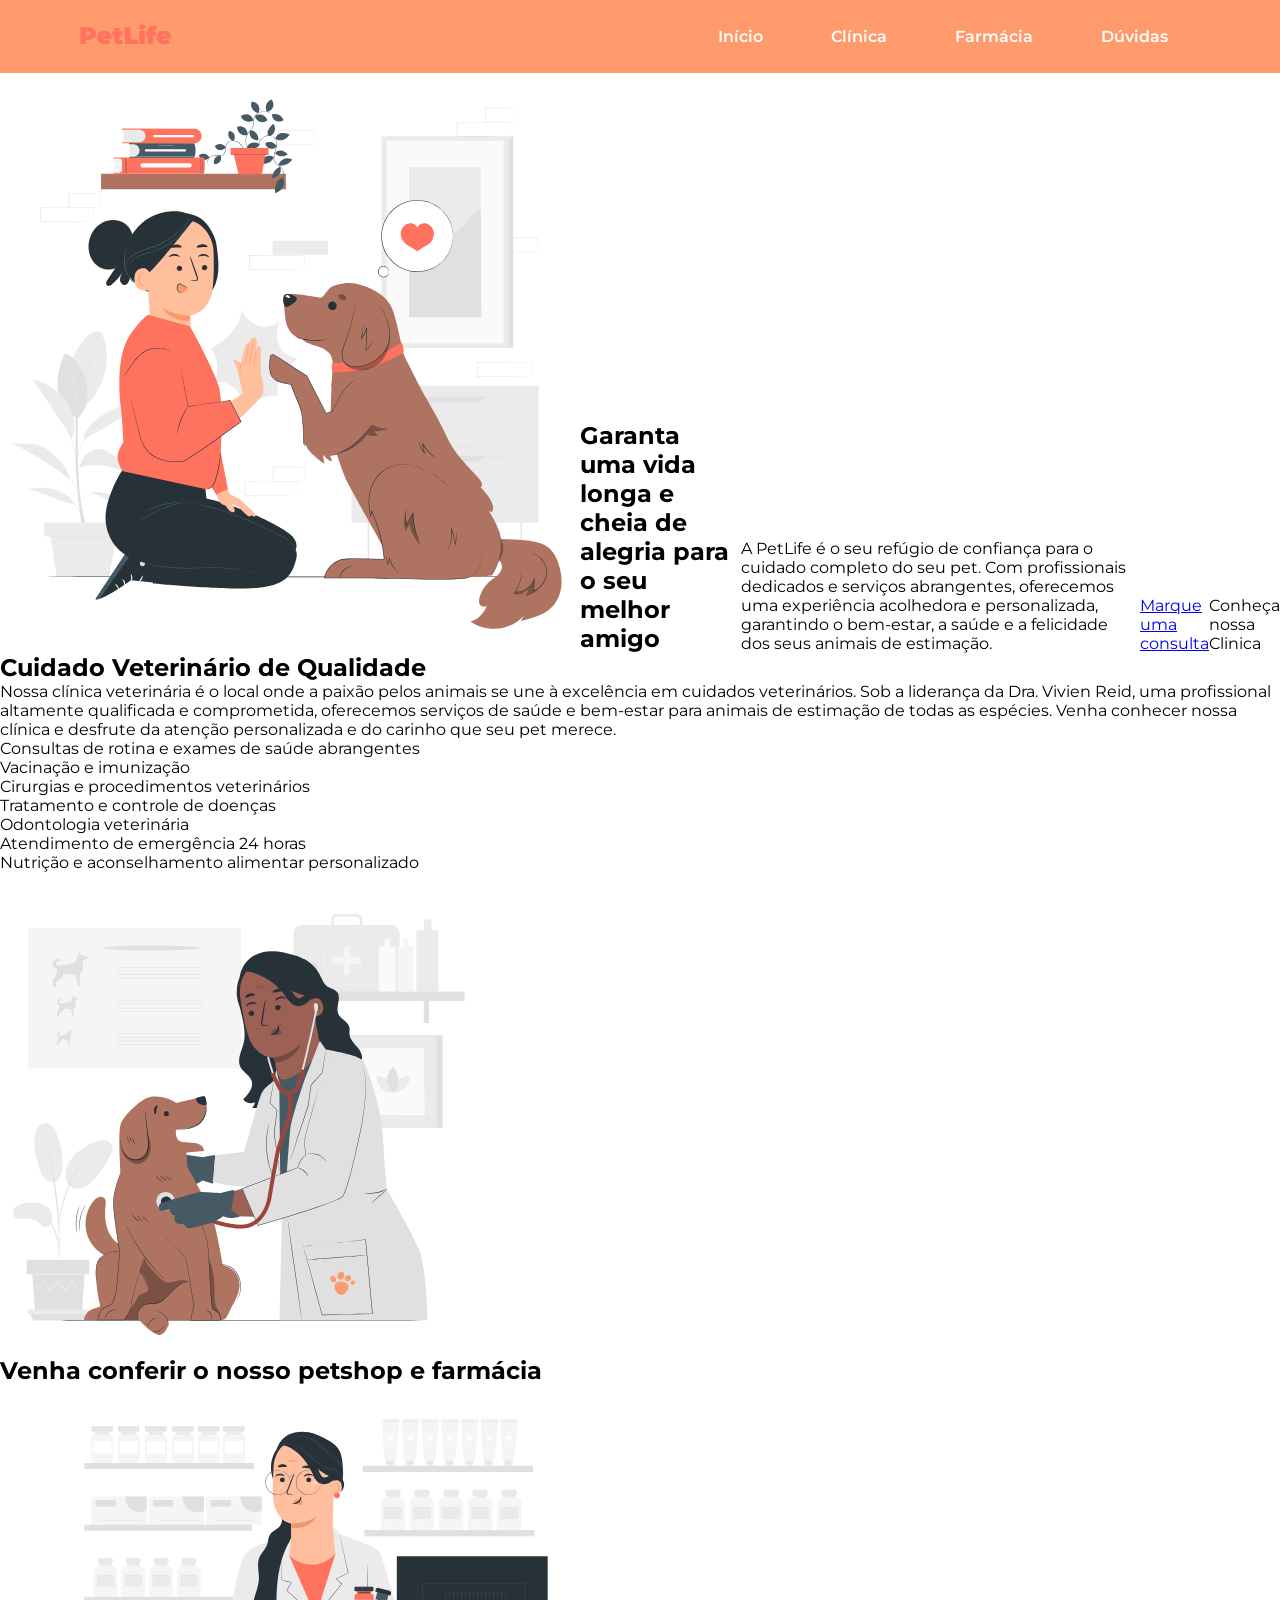
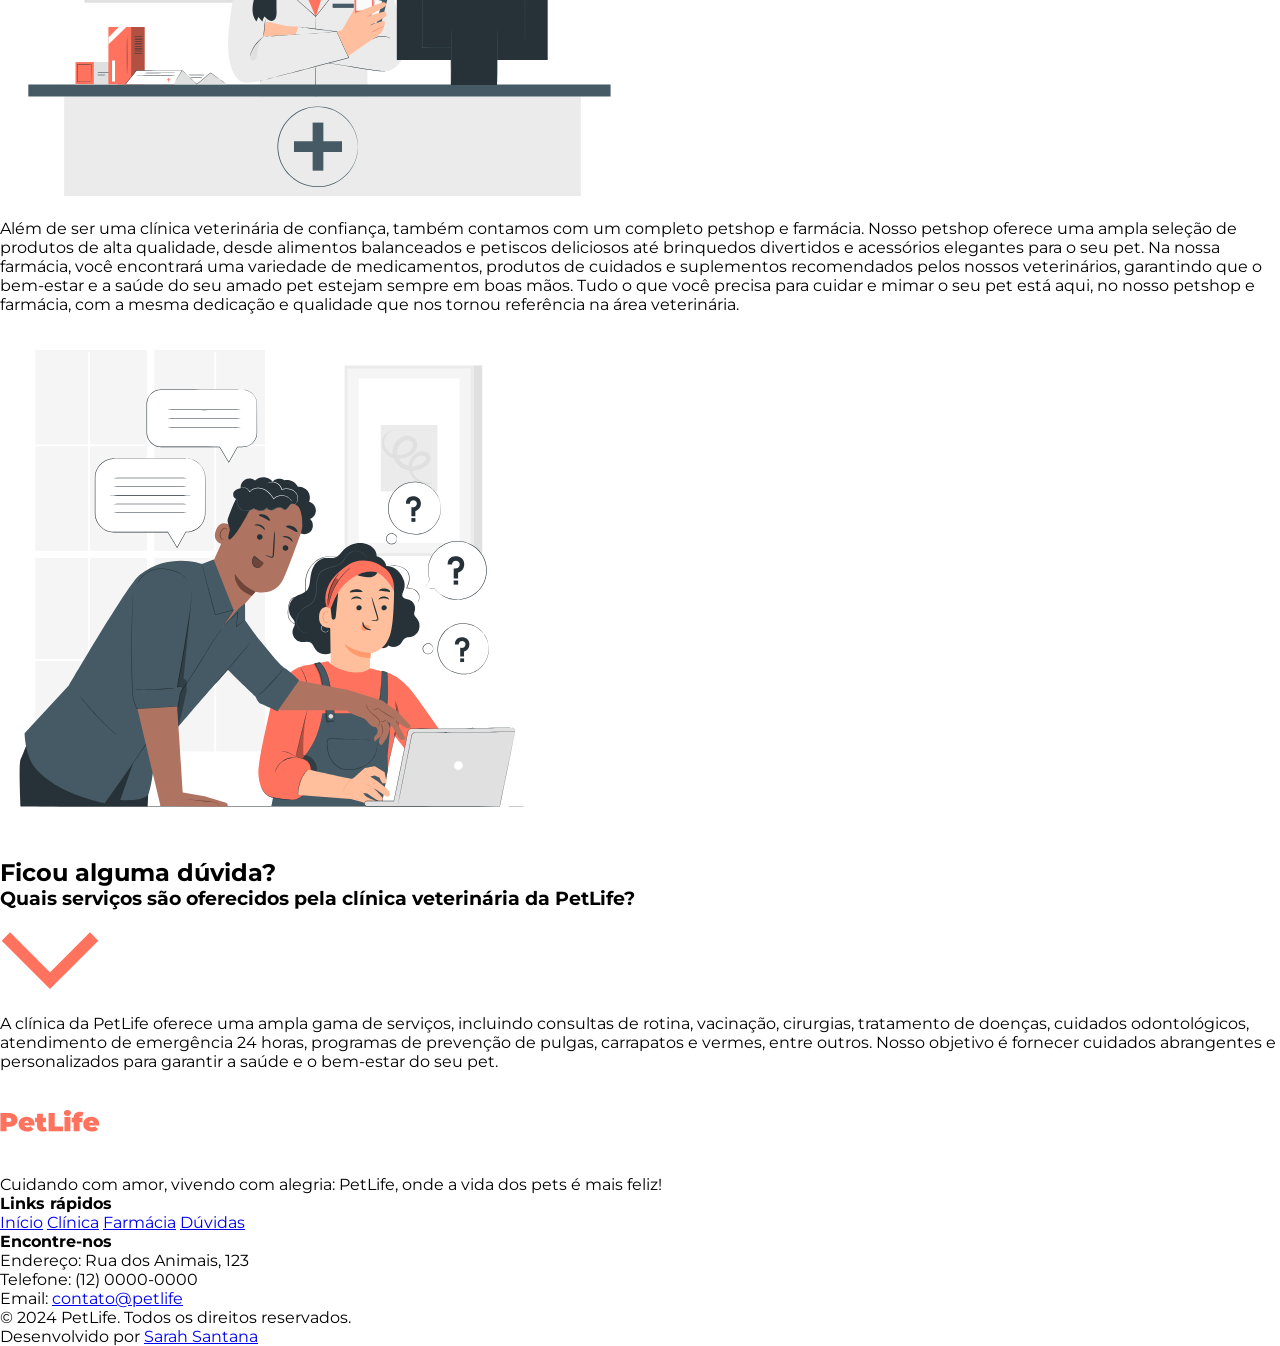
==== home.html @ bdc92eb4 "home petlife" ====
<!DOCTYPE html>
<html lang="pt-br">
  <head>
    <title>PetLife</title> 
    <link rel="stylesheet" type="text/css" href="style.css">
    <link rel="icon" href="img/logo.svg" type="image/x-icon">
    <meta charset="utf-8">
    <link rel="preconnect" href="https://fonts.googleapis.com">
    <link rel="preconnect" href="https://fonts.gstatic.com" crossorigin>
    <link href="https://fonts.googleapis.com/css2?family=Montserrat:ital,wght@0,100..900;1,100..900&display=swap" rel="stylesheet">
  </head>
  <body>
    <header class="cabeçalho">
        <a href="home.html">
        <img src="img/logo.svg">
        </a>
            <nav class="navegacao">
                <a href="#inicio">Início</a>
                <a href="#clinica">Clínica</a>
                <a href="#farmacia">Farmácia</a>
                <a href="#duvidas">Dúvidas</a>
            </nav>
    </header>

    <main>
        <section id="inicio">
            <img src="img/start-img.svg" alt="imagem-principal" width="580" height="580">
            <!-- <img src="img/shape.svg" alt="imagem-secundaria"> -->
            <h1>Garanta uma vida longa e cheia de alegria para o seu melhor amigo</h1>
            <p>A PetLife é o seu refúgio de confiança para o cuidado completo do seu pet. Com profissionais dedicados e serviços abrangentes, oferecemos uma experiência acolhedora e personalizada, garantindo o bem-estar, a saúde e a felicidade dos seus animais de estimação.</p>
            <a href="https://wa.me/5512000000000" target="_blank"> Marque uma consulta </a>
            <a class="link1">Conheça nossa Clinica</a>
        </section>

         <section id="clinica">
            <h2>Cuidado Veterinário de Qualidade</h2>
            <p>Nossa clínica veterinária é o local onde a paixão pelos animais se une à excelência em cuidados veterinários. Sob a liderança da Dra. Vivien Reid, uma profissional altamente qualificada e comprometida, oferecemos serviços de saúde e bem-estar para animais de estimação de todas as espécies. Venha conhecer nossa clínica e desfrute da atenção personalizada e do carinho que seu pet merece.</p>
            <ul>
                <li>Consultas de rotina e exames de saúde abrangentes</li>
                <li>Vacinação e imunização</li>
                <li>Cirurgias e procedimentos veterinários</li>
                <li>Tratamento e controle de doenças</li>
                <li>Odontologia veterinária</li>
                <li>Atendimento de emergência 24 horas</li>
                <li>Nutrição e aconselhamento alimentar personalizado</li>
            </ul>

            <img src="img/clinic-img.svg" alt="imagem-clinica" width="480" height="480" loading="lazy">
        </section>

        <section id="petshop">
            <h1>Venha conferir o nosso petshop e farmácia</h1>
            <img src="img/shop-img.svg" alt="imagem-shop" width="645" height="430" loading="lazy">
            <p>Além de ser uma clínica veterinária de confiança, também contamos com um completo petshop e farmácia. Nosso petshop oferece uma ampla seleção de produtos de alta qualidade, desde alimentos balanceados e petiscos deliciosos até brinquedos divertidos e acessórios elegantes para o seu pet. Na nossa farmácia, você encontrará uma variedade de medicamentos, produtos de cuidados e suplementos recomendados pelos nossos veterinários, garantindo que o bem-estar e a saúde do seu amado pet estejam sempre em boas mãos. Tudo o que você precisa para cuidar e mimar o seu pet está aqui, no nosso petshop e farmácia, com a mesma dedicação e qualidade que nos tornou referência na área veterinária.</p>
        </section>

        <section id="duvidas">
            <img src="img/faq-img.svg" alt="imagem-duvidas" width="540" height="540" loading="lazy">
            <div>
                <h2>Ficou alguma dúvida?</h2>

                <div>
                    <h3>Quais serviços são oferecidos pela clínica veterinária da PetLife?</h3>
                    <img src="img/arrow-down.svg" alt="" width="100" height="100" loading="lazy">
                    <p>A clínica da PetLife oferece uma ampla gama de serviços, incluindo consultas de rotina, vacinação, cirurgias, tratamento de doenças, cuidados odontológicos, atendimento de emergência 24 horas, programas de prevenção de pulgas, carrapatos e vermes, entre outros. Nosso objetivo é fornecer cuidados abrangentes e personalizados para garantir a saúde e o bem-estar do seu pet.</p>
                </div>
            </div>
        </section>
    </main>

    <footer>
        <div>
            <img src="img/logo.svg" alt="logo" width="100" height="100">
            <p>Cuidando com amor, vivendo com alegria: PetLife, onde a vida dos pets é mais feliz!</p>
        </div>
        <div>
            <strong>Links rápidos</strong>
            <nav class="navegacao">
                <a href="#inicio">Início</a>
                <a href="#clinica">Clínica</a>
                <a href="#farmacia">Farmácia</a>
                <a href="#duvidas">Dúvidas</a>
            </nav>
        </div>
        <div>
            <strong>Encontre-nos</strong>
            <p>Endereço: Rua dos Animais, 123</p>
            <p>Telefone: (12) 0000-0000</p>
            <p>Email: <a href="malito:contato@petlife.com">contato@petlife</a></p>
            <p>© 2024 PetLife. Todos os direitos reservados.</p>
        </div>
        <p>Desenvolvido por <a href="https://www.linkedin.com/in/sarah-santana-843394200/" target="_blank">Sarah Santana</a></p>
  </body>
</html>
---- style.css ----
*{
    box-sizing: border-box;
    margin: 0;
    padding: 0;
    font-family: "Montserrat", sans-serif;;
}

header {
    background-color: #FF9A6C;
    display: flex;
    justify-content: space-between;
    align-items: center;
    padding-left: 80px;
    padding-right: 80px;
    padding-top: 24px;
    padding-bottom: 24px;
}

header nav a{
    color: #FFFFFF;
    text-decoration: none;
    font-weight: 600;
    padding: 32px;
}

#inicio{
    display: flex;
    align-items: end;

}
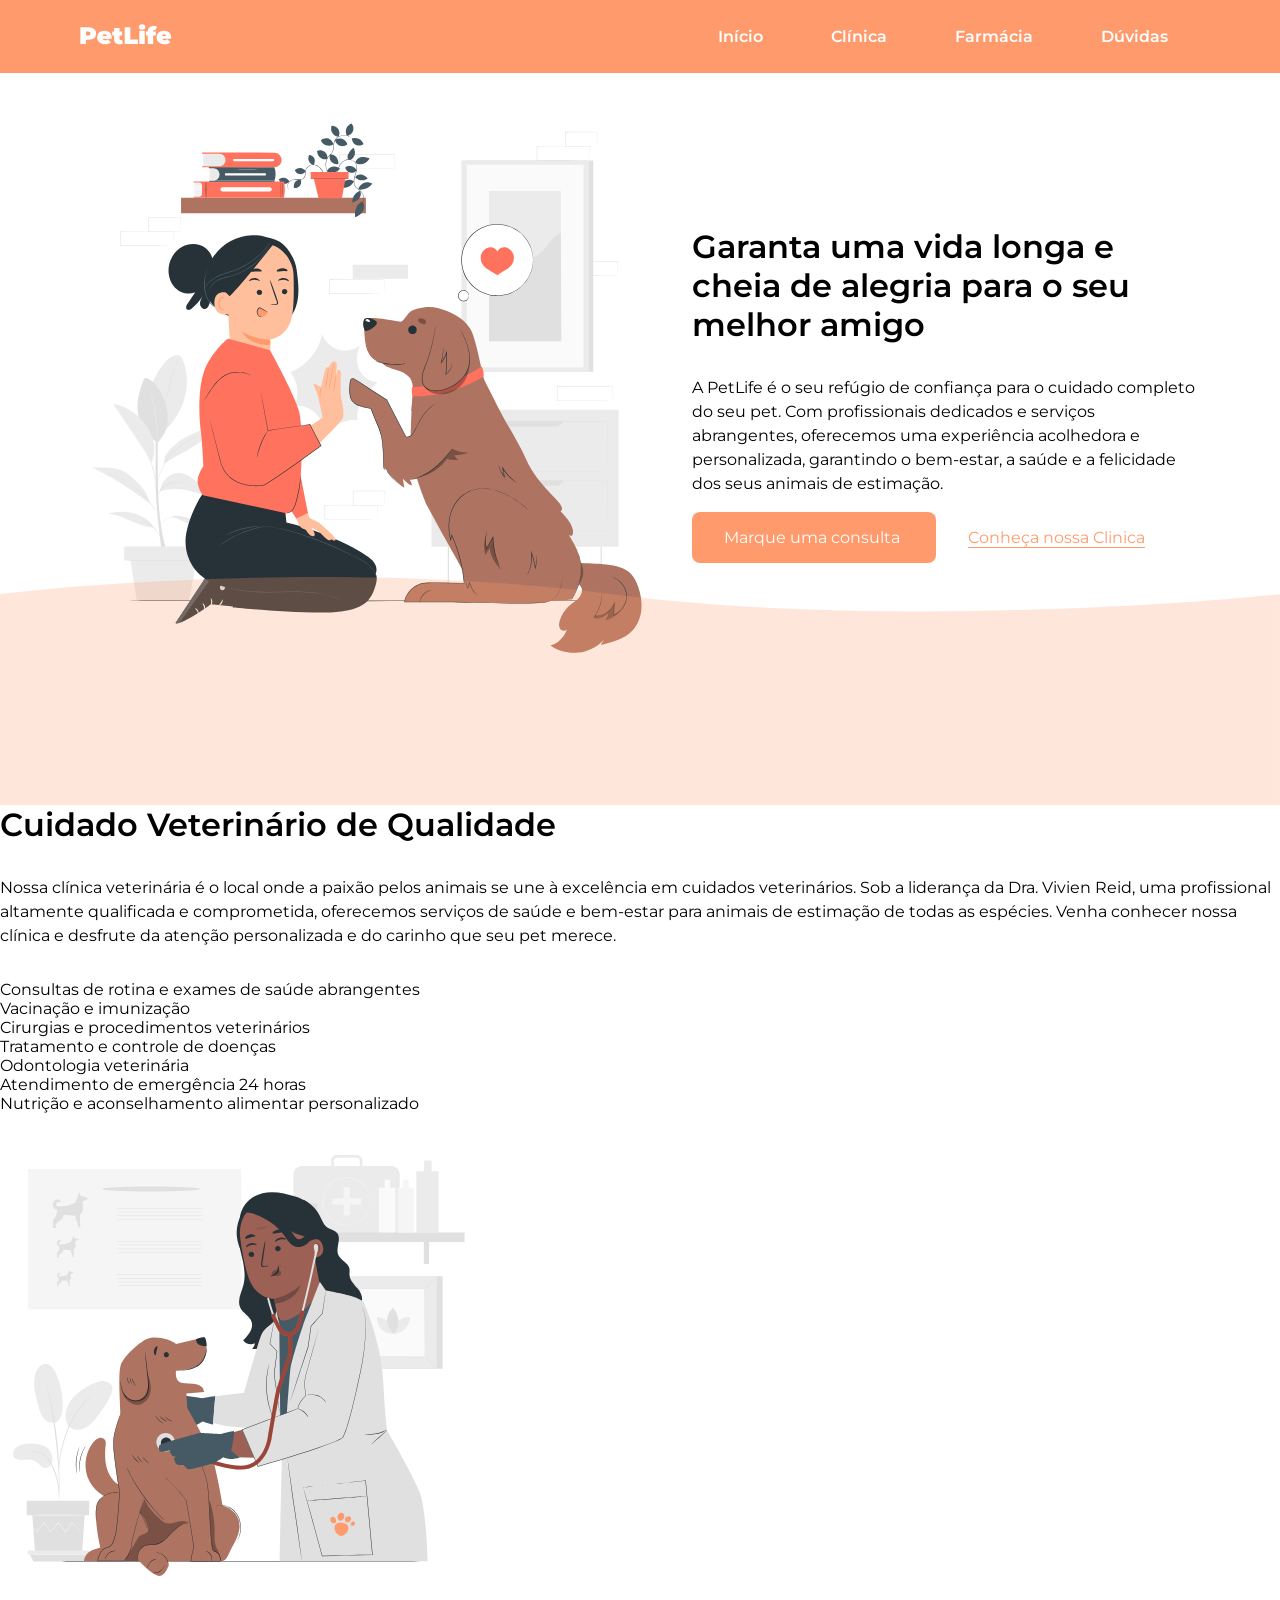
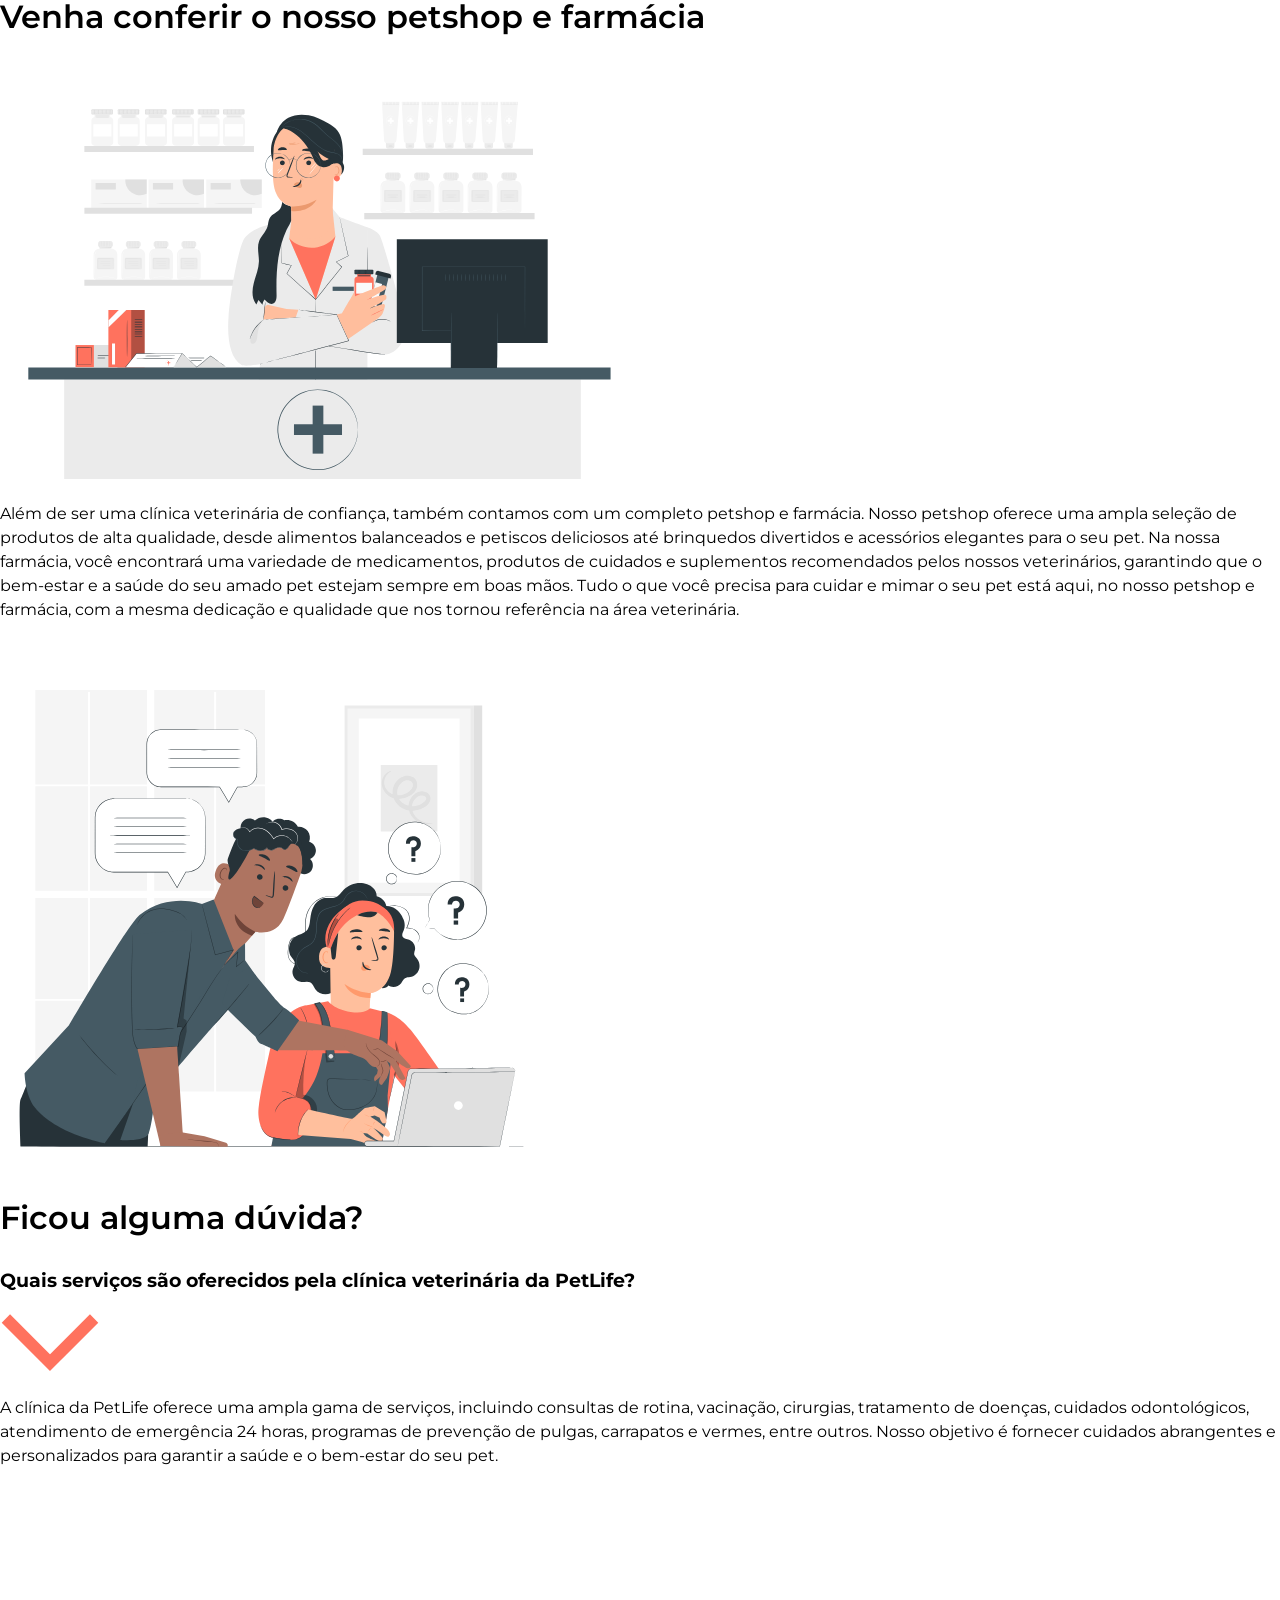
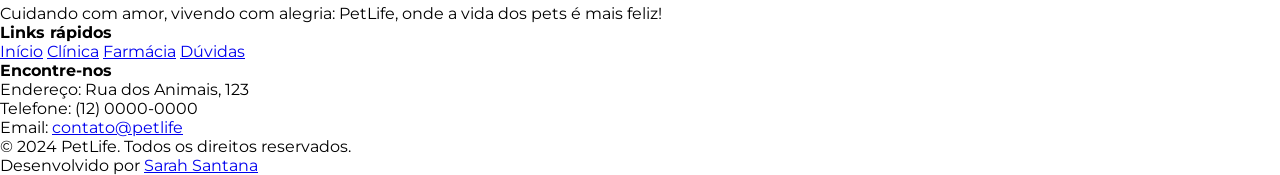
==== commit 8f79ef6a: "css petlife" ====
--- a/home.html
+++ b/home.html
@@ -25,16 +25,19 @@
     <main>
         <section id="inicio">
             <img src="img/start-img.svg" alt="imagem-principal" width="580" height="580">
-            <!-- <img src="img/shape.svg" alt="imagem-secundaria"> -->
-            <h1>Garanta uma vida longa e cheia de alegria para o seu melhor amigo</h1>
-            <p>A PetLife é o seu refúgio de confiança para o cuidado completo do seu pet. Com profissionais dedicados e serviços abrangentes, oferecemos uma experiência acolhedora e personalizada, garantindo o bem-estar, a saúde e a felicidade dos seus animais de estimação.</p>
-            <a href="https://wa.me/5512000000000" target="_blank"> Marque uma consulta </a>
-            <a class="link1">Conheça nossa Clinica</a>
+            <div>
+                <h1>Garanta uma vida longa e cheia de alegria para o seu melhor amigo</h1>
+                <p class="paragrafo">A PetLife é o seu refúgio de confiança para o cuidado completo do seu pet. Com profissionais dedicados e serviços abrangentes, oferecemos uma experiência acolhedora e personalizada, garantindo o bem-estar, a saúde e a felicidade dos seus animais de estimação.</p>
+                <a class="botao" href="https://wa.me/5512000000000" target="_blank"> Marque uma consulta </a>
+                <a class="link1" href="#clinica">Conheça nossa Clinica</a>
+            </div>
+
+            <img class="imagem-secundaria" src="img/shape.svg" alt="">
         </section>
 
          <section id="clinica">
             <h2>Cuidado Veterinário de Qualidade</h2>
-            <p>Nossa clínica veterinária é o local onde a paixão pelos animais se une à excelência em cuidados veterinários. Sob a liderança da Dra. Vivien Reid, uma profissional altamente qualificada e comprometida, oferecemos serviços de saúde e bem-estar para animais de estimação de todas as espécies. Venha conhecer nossa clínica e desfrute da atenção personalizada e do carinho que seu pet merece.</p>
+            <p class="paragrafo">Nossa clínica veterinária é o local onde a paixão pelos animais se une à excelência em cuidados veterinários. Sob a liderança da Dra. Vivien Reid, uma profissional altamente qualificada e comprometida, oferecemos serviços de saúde e bem-estar para animais de estimação de todas as espécies. Venha conhecer nossa clínica e desfrute da atenção personalizada e do carinho que seu pet merece.</p>
             <ul>
                 <li>Consultas de rotina e exames de saúde abrangentes</li>
                 <li>Vacinação e imunização</li>
@@ -51,7 +54,7 @@
         <section id="petshop">
             <h1>Venha conferir o nosso petshop e farmácia</h1>
             <img src="img/shop-img.svg" alt="imagem-shop" width="645" height="430" loading="lazy">
-            <p>Além de ser uma clínica veterinária de confiança, também contamos com um completo petshop e farmácia. Nosso petshop oferece uma ampla seleção de produtos de alta qualidade, desde alimentos balanceados e petiscos deliciosos até brinquedos divertidos e acessórios elegantes para o seu pet. Na nossa farmácia, você encontrará uma variedade de medicamentos, produtos de cuidados e suplementos recomendados pelos nossos veterinários, garantindo que o bem-estar e a saúde do seu amado pet estejam sempre em boas mãos. Tudo o que você precisa para cuidar e mimar o seu pet está aqui, no nosso petshop e farmácia, com a mesma dedicação e qualidade que nos tornou referência na área veterinária.</p>
+            <p class="paragrafo">Além de ser uma clínica veterinária de confiança, também contamos com um completo petshop e farmácia. Nosso petshop oferece uma ampla seleção de produtos de alta qualidade, desde alimentos balanceados e petiscos deliciosos até brinquedos divertidos e acessórios elegantes para o seu pet. Na nossa farmácia, você encontrará uma variedade de medicamentos, produtos de cuidados e suplementos recomendados pelos nossos veterinários, garantindo que o bem-estar e a saúde do seu amado pet estejam sempre em boas mãos. Tudo o que você precisa para cuidar e mimar o seu pet está aqui, no nosso petshop e farmácia, com a mesma dedicação e qualidade que nos tornou referência na área veterinária.</p>
         </section>
 
         <section id="duvidas">
@@ -62,7 +65,7 @@
                 <div>
                     <h3>Quais serviços são oferecidos pela clínica veterinária da PetLife?</h3>
                     <img src="img/arrow-down.svg" alt="" width="100" height="100" loading="lazy">
-                    <p>A clínica da PetLife oferece uma ampla gama de serviços, incluindo consultas de rotina, vacinação, cirurgias, tratamento de doenças, cuidados odontológicos, atendimento de emergência 24 horas, programas de prevenção de pulgas, carrapatos e vermes, entre outros. Nosso objetivo é fornecer cuidados abrangentes e personalizados para garantir a saúde e o bem-estar do seu pet.</p>
+                    <p class="paragrafo">A clínica da PetLife oferece uma ampla gama de serviços, incluindo consultas de rotina, vacinação, cirurgias, tratamento de doenças, cuidados odontológicos, atendimento de emergência 24 horas, programas de prevenção de pulgas, carrapatos e vermes, entre outros. Nosso objetivo é fornecer cuidados abrangentes e personalizados para garantir a saúde e o bem-estar do seu pet.</p>
                 </div>
             </div>
         </section>
--- a/style.css
+++ b/style.css
@@ -2,8 +2,12 @@
     box-sizing: border-box;
     margin: 0;
     padding: 0;
-    font-family: "Montserrat", sans-serif;;
+    font-family: "Montserrat", sans-serif;
 }
+
+/* body{
+    background-color: #263138;
+} */
 
 header {
     background-color: #FF9A6C;
@@ -25,7 +29,44 @@
 
 #inicio{
     display: flex;
-    align-items: end;
-
+    align-items: center;
+    gap: 32px;
+    /* topo,direita,baixo,esquerda */
+    padding: 24px 80px 128px 80px;
+    position: relative;
 }
 
+h1,
+h2{
+    font-size: 32px;
+    font-weight: 600;
+    margin-bottom: 32px; 
+}
+
+.paragrafo{
+    margin-bottom: 32px;
+    line-height: 150%;
+}
+
+.botao{
+    background-color: #FF9A6C;
+/* vertical, horizontal */
+    padding: 16px 32px;
+    border-radius: 8px;
+    text-decoration: none;
+    color: #FFFFFF;
+}
+
+.link1{
+    padding: 16px 32px;
+    background-color: transparent;
+    color: #FF9A6C;
+    text-underline-offset: 4px;
+}
+
+.imagem-secundaria{
+    position: absolute;
+    right: 0;
+    bottom: 0;
+    width: 100%;
+}
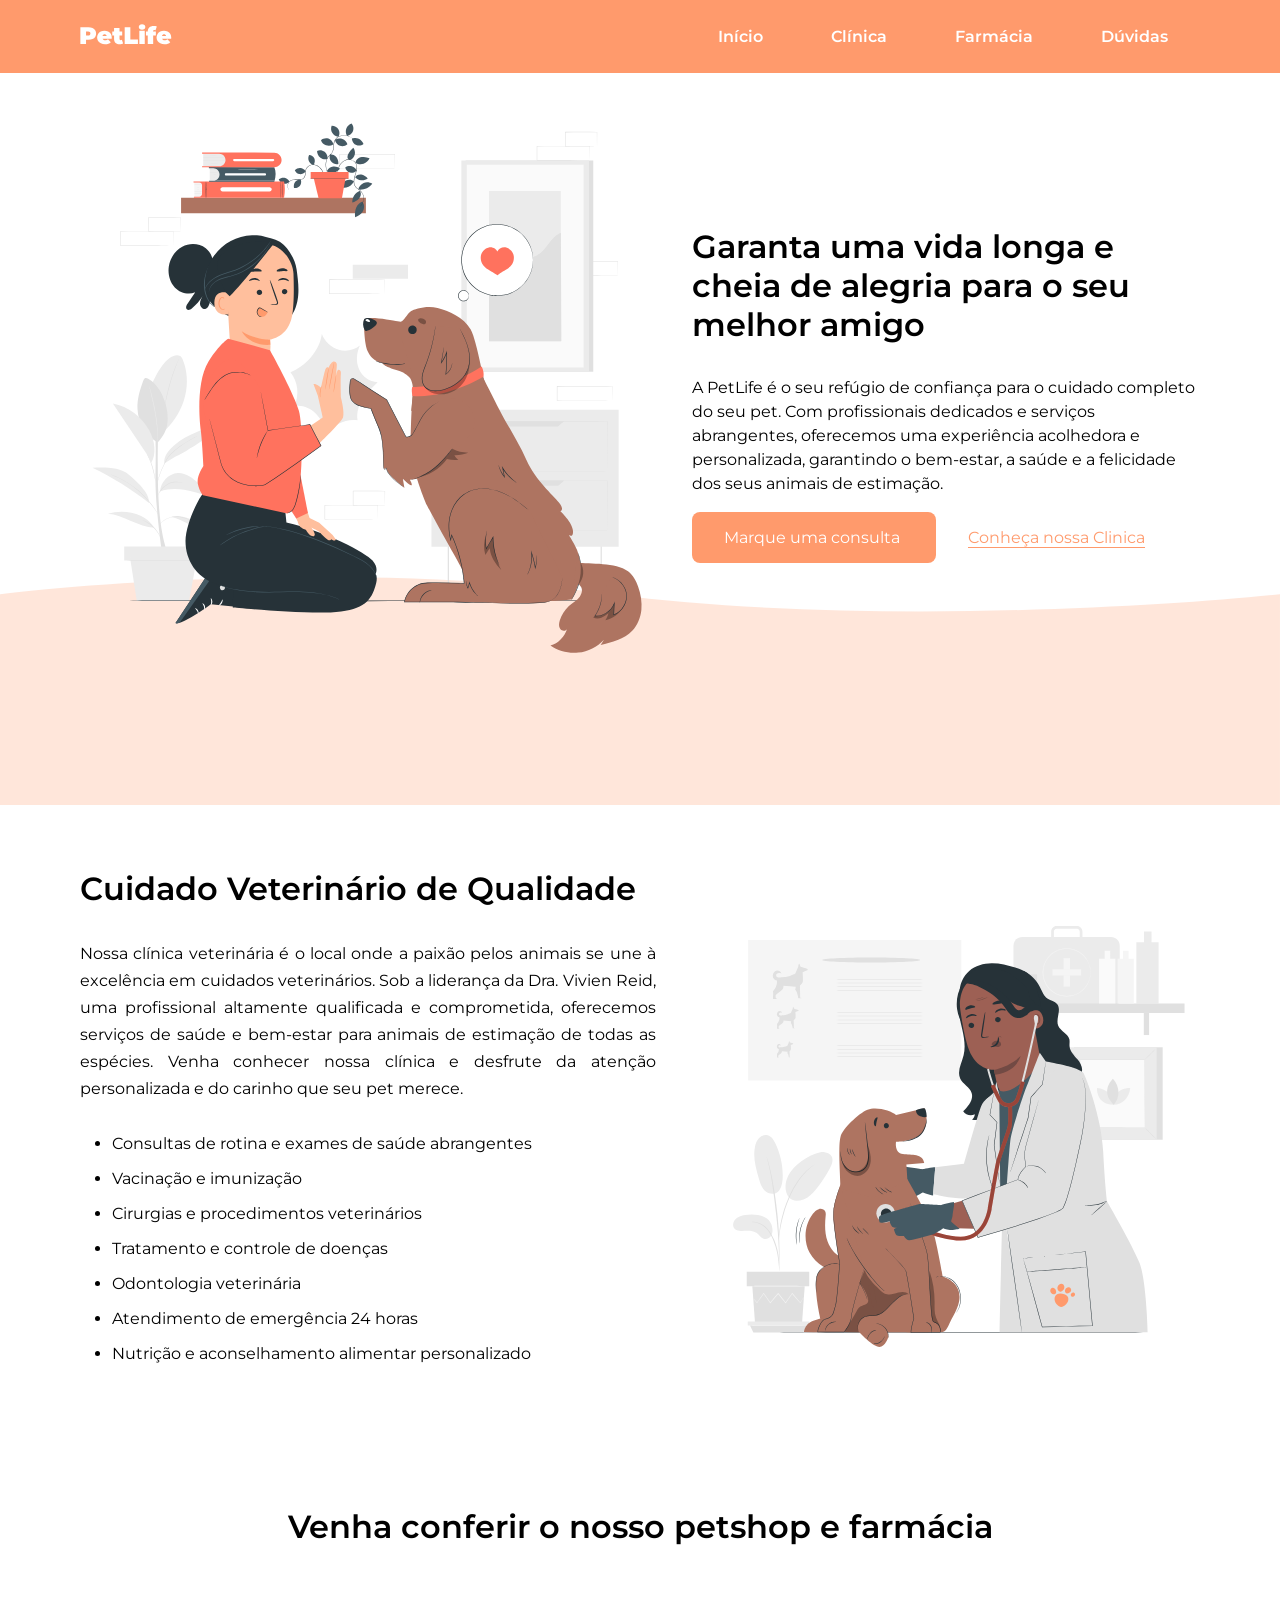
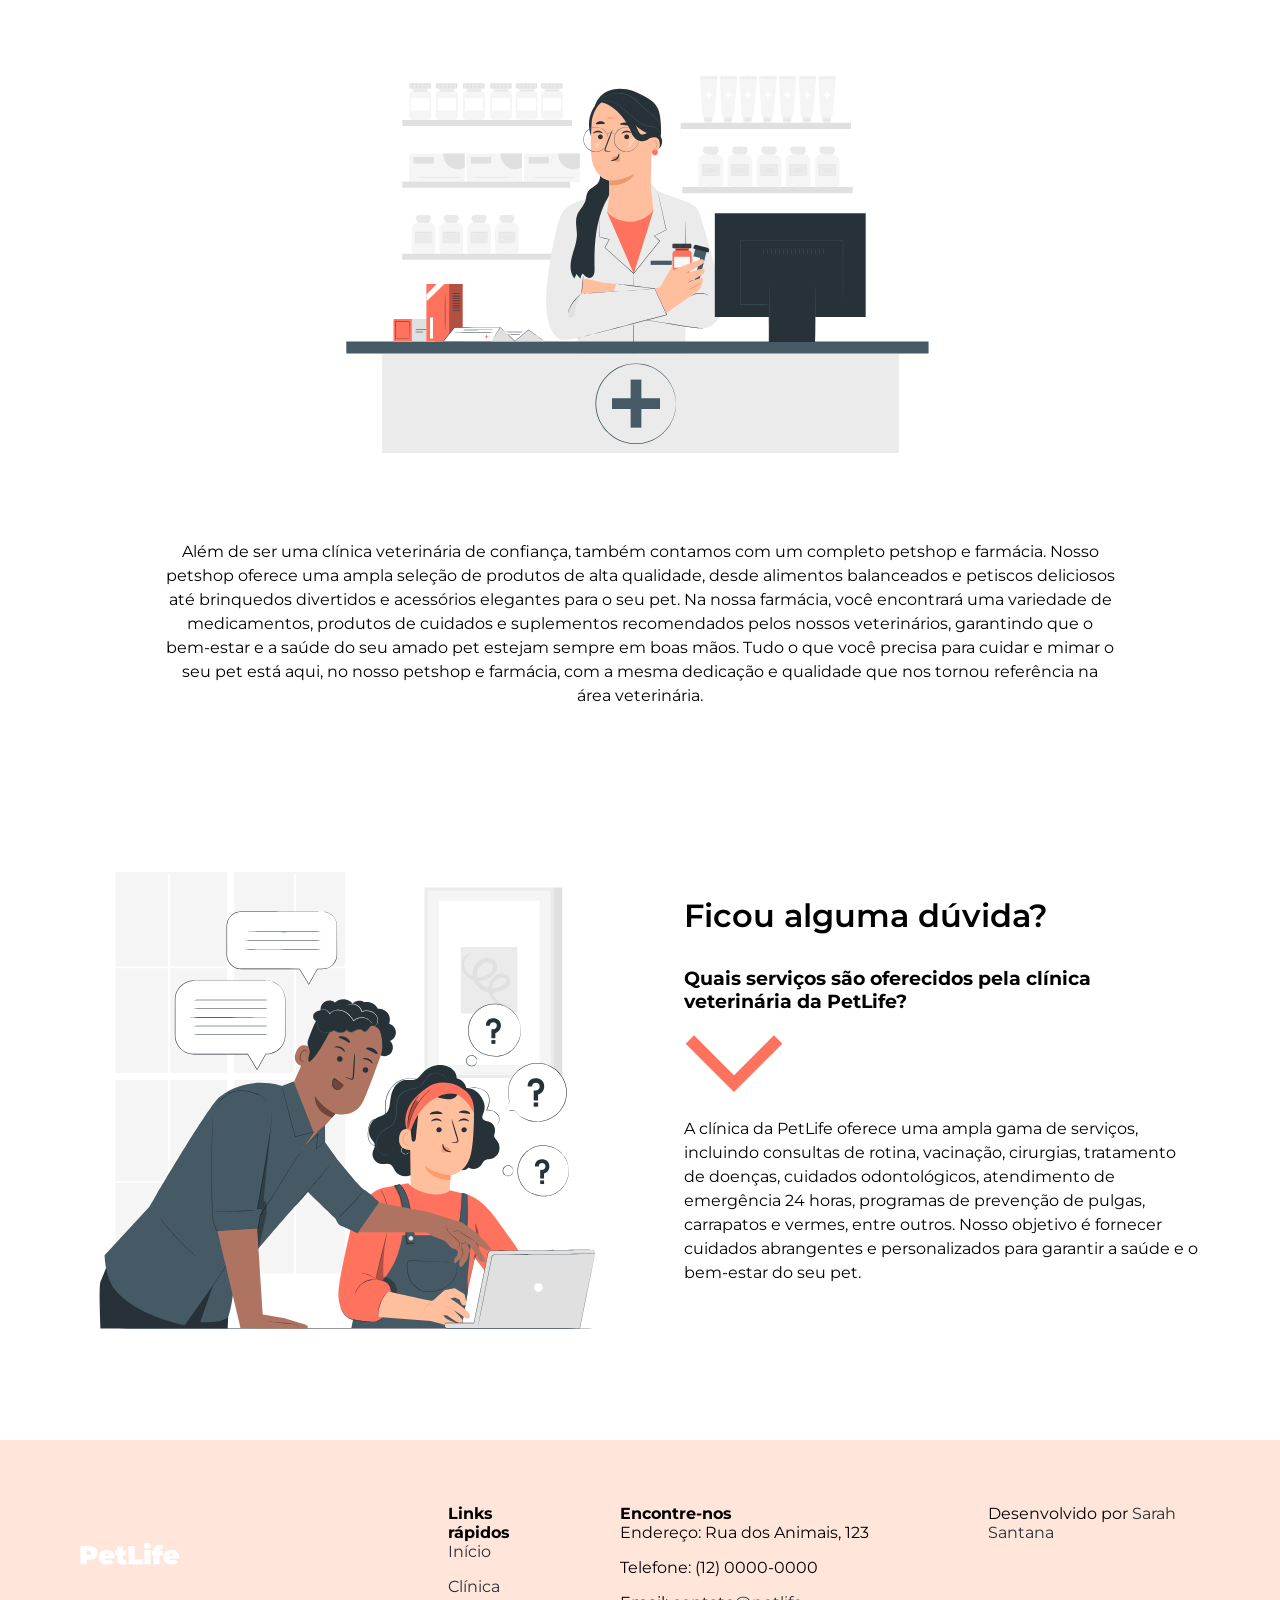
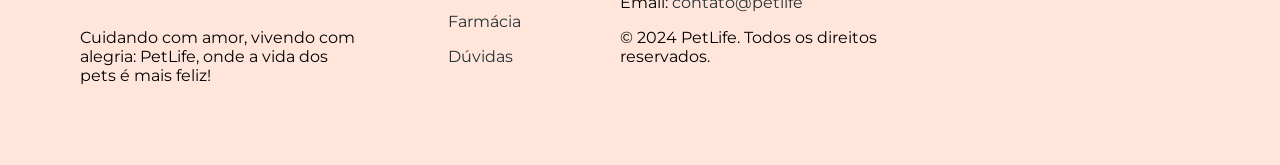
==== commit 9f0d1cb7: "estilizando a clinica e farmacia" ====
--- a/home.html
+++ b/home.html
@@ -31,27 +31,29 @@
                 <a class="botao" href="https://wa.me/5512000000000" target="_blank"> Marque uma consulta </a>
                 <a class="link1" href="#clinica">Conheça nossa Clinica</a>
             </div>
-
             <img class="imagem-secundaria" src="img/shape.svg" alt="">
+            
+            
         </section>
 
          <section id="clinica">
-            <h2>Cuidado Veterinário de Qualidade</h2>
-            <p class="paragrafo">Nossa clínica veterinária é o local onde a paixão pelos animais se une à excelência em cuidados veterinários. Sob a liderança da Dra. Vivien Reid, uma profissional altamente qualificada e comprometida, oferecemos serviços de saúde e bem-estar para animais de estimação de todas as espécies. Venha conhecer nossa clínica e desfrute da atenção personalizada e do carinho que seu pet merece.</p>
-            <ul>
-                <li>Consultas de rotina e exames de saúde abrangentes</li>
-                <li>Vacinação e imunização</li>
-                <li>Cirurgias e procedimentos veterinários</li>
-                <li>Tratamento e controle de doenças</li>
-                <li>Odontologia veterinária</li>
-                <li>Atendimento de emergência 24 horas</li>
-                <li>Nutrição e aconselhamento alimentar personalizado</li>
-            </ul>
-
+            <div class="clinica-text">
+                <h2>Cuidado Veterinário de Qualidade</h2>
+                <p class="text">Nossa clínica veterinária é o local onde a paixão pelos animais se une à excelência em cuidados veterinários. Sob a liderança da Dra. Vivien Reid, uma profissional altamente qualificada e comprometida, oferecemos serviços de saúde e bem-estar para animais de estimação de todas as espécies. Venha conhecer nossa clínica e desfrute da atenção personalizada e do carinho que seu pet merece.</p>
+                <ul>
+                    <li>Consultas de rotina e exames de saúde abrangentes</li>
+                    <li>Vacinação e imunização</li>
+                    <li>Cirurgias e procedimentos veterinários</li>
+                    <li>Tratamento e controle de doenças</li>
+                    <li>Odontologia veterinária</li>
+                    <li>Atendimento de emergência 24 horas</li>
+                    <li>Nutrição e aconselhamento alimentar personalizado</li>
+                </ul>
+            </div>
             <img src="img/clinic-img.svg" alt="imagem-clinica" width="480" height="480" loading="lazy">
         </section>
 
-        <section id="petshop">
+        <section id="farmacia">
             <h1>Venha conferir o nosso petshop e farmácia</h1>
             <img src="img/shop-img.svg" alt="imagem-shop" width="645" height="430" loading="lazy">
             <p class="paragrafo">Além de ser uma clínica veterinária de confiança, também contamos com um completo petshop e farmácia. Nosso petshop oferece uma ampla seleção de produtos de alta qualidade, desde alimentos balanceados e petiscos deliciosos até brinquedos divertidos e acessórios elegantes para o seu pet. Na nossa farmácia, você encontrará uma variedade de medicamentos, produtos de cuidados e suplementos recomendados pelos nossos veterinários, garantindo que o bem-estar e a saúde do seu amado pet estejam sempre em boas mãos. Tudo o que você precisa para cuidar e mimar o seu pet está aqui, no nosso petshop e farmácia, com a mesma dedicação e qualidade que nos tornou referência na área veterinária.</p>
@@ -93,5 +95,9 @@
             <p>© 2024 PetLife. Todos os direitos reservados.</p>
         </div>
         <p>Desenvolvido por <a href="https://www.linkedin.com/in/sarah-santana-843394200/" target="_blank">Sarah Santana</a></p>
+
+        <script>
+
+        </script>
   </body>
 </html>
--- a/style.css
+++ b/style.css
@@ -69,4 +69,108 @@
     right: 0;
     bottom: 0;
     width: 100%;
+    z-index: -10 ;
 }
+
+
+#clinica{
+    display: flex;
+    align-items: center;
+    text-align: justify;
+    gap: 64px;
+    padding: 64px 80px;
+}
+
+#clinica .clinica-text .text{
+    line-height: 27px;
+    margin-bottom: 32px;
+}
+
+#clinica li {
+    margin-bottom: 16px;
+    margin-left: 32px;
+}
+
+#farmacia{
+    padding: 64px 80px;
+    text-align: center;
+}
+
+#farmacia img{
+    margin: 64px auto;
+}
+
+#farmacia .paragrafo{
+    max-width: 950px;
+    margin: 0 auto;
+}
+
+#duvidas {
+    display: flex;
+    align-items: center;
+    gap: 64px;
+    padding: 64px 80px;
+}
+
+.duvida{
+    position: relative;
+}
+
+.duvida h3{
+    border: 2px solid #FF725E;
+    border-radius: 8px;
+    cursor: pointer;
+}
+
+.duvida img{
+    position: absolute;
+    top: 32px;
+    right: 24px;
+}
+
+.duvida .paragrafo{
+    border-right: 1px solid #FF725E;
+    border-bottom: 1px solid #FF725E;
+    border-left: 1px solid #FF725E;
+    border-radius: 0 0 8px 8px;
+    margin-top: -8px;
+    padding: 24px;
+}
+
+footer{
+    background-color: rgba(255, 152, 108, 0.25);
+    padding: 64px 80px;
+    display: flex;
+    gap: 80px;
+}
+
+footer img,
+footer .titulo{
+    display: block;
+    font-weight: 600;
+    margin-bottom: 24px;
+}
+
+footer nav a{
+    color: #263138;
+    display: block;
+    margin-bottom: 16px;
+    text-decoration: none;
+}
+
+footer p {
+    margin-bottom: 16px;
+    max-width: 350px;
+}
+
+footer p a{
+    color: #263138;
+    text-decoration: none;
+}
+
+#copyrigth{
+    background-color: #263138;
+    color: #FFFFFF;
+    text-align: center;
+    padding: 24px;
+}
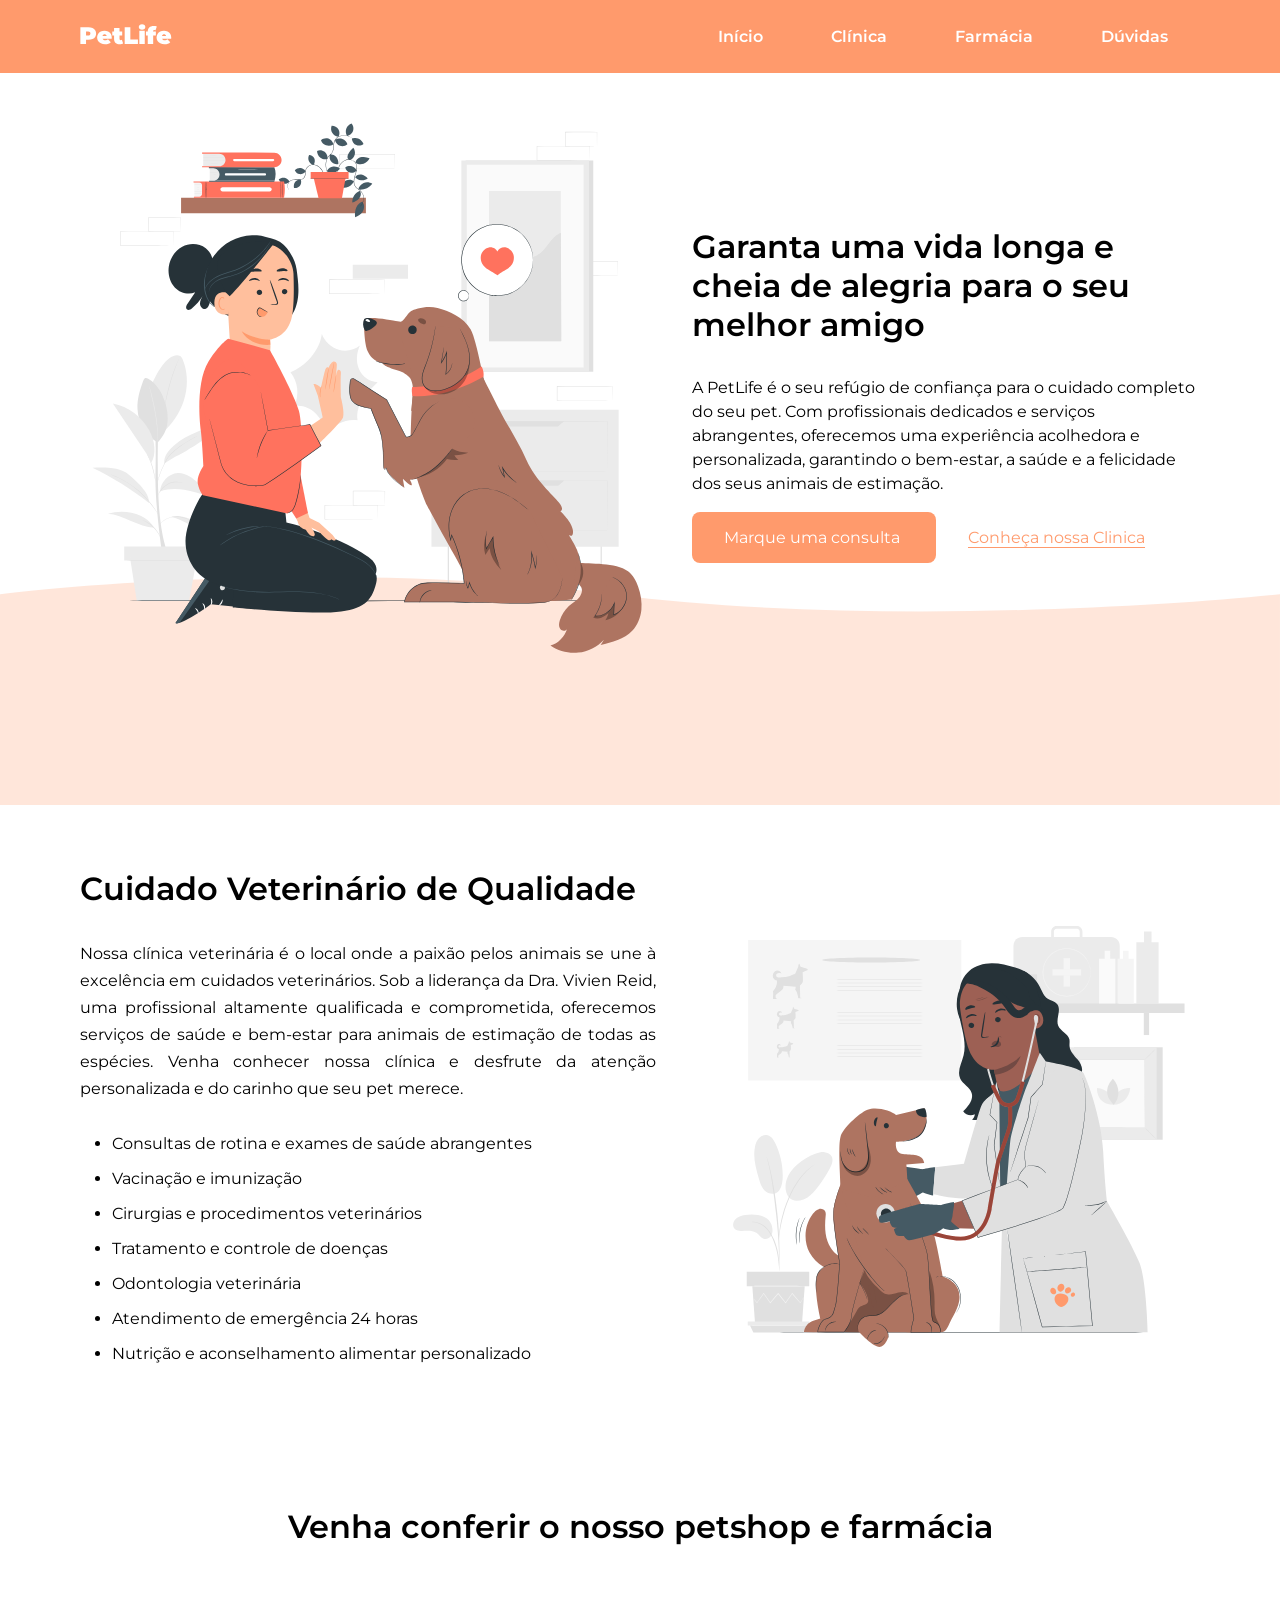
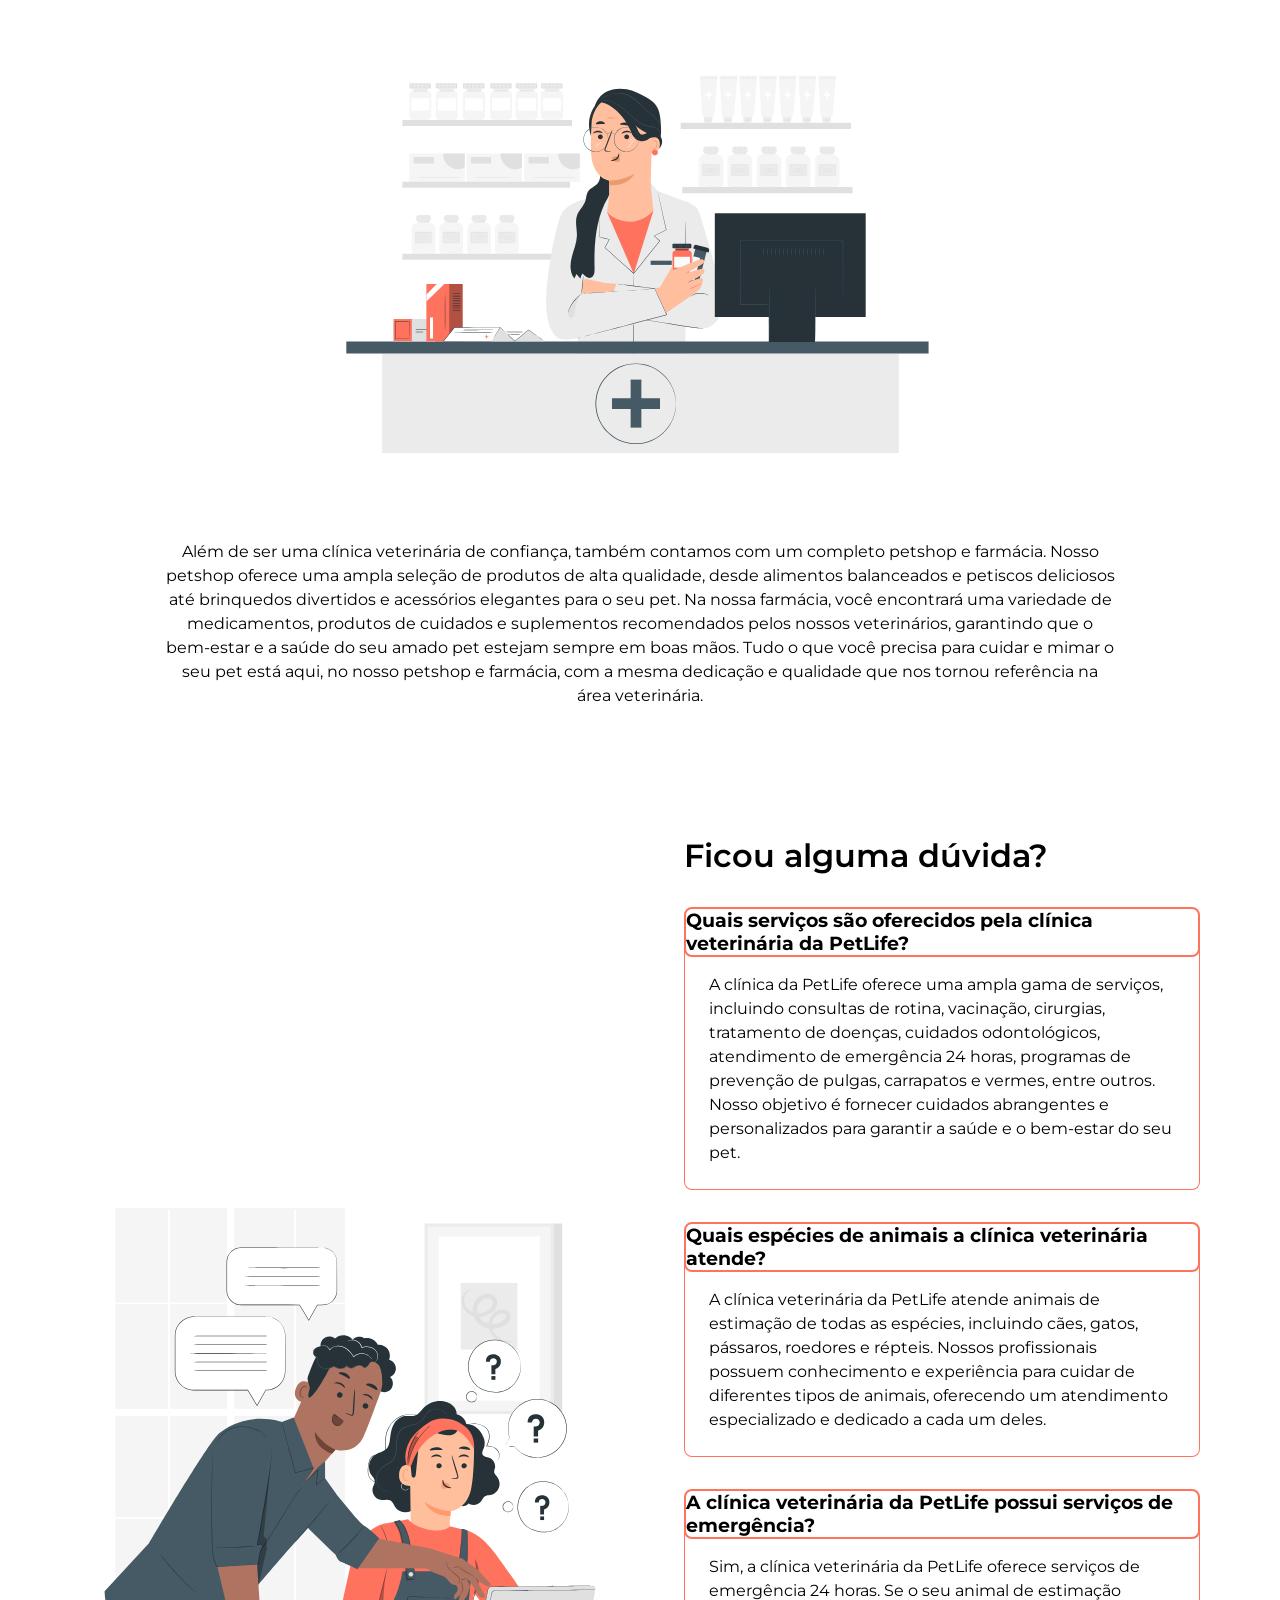
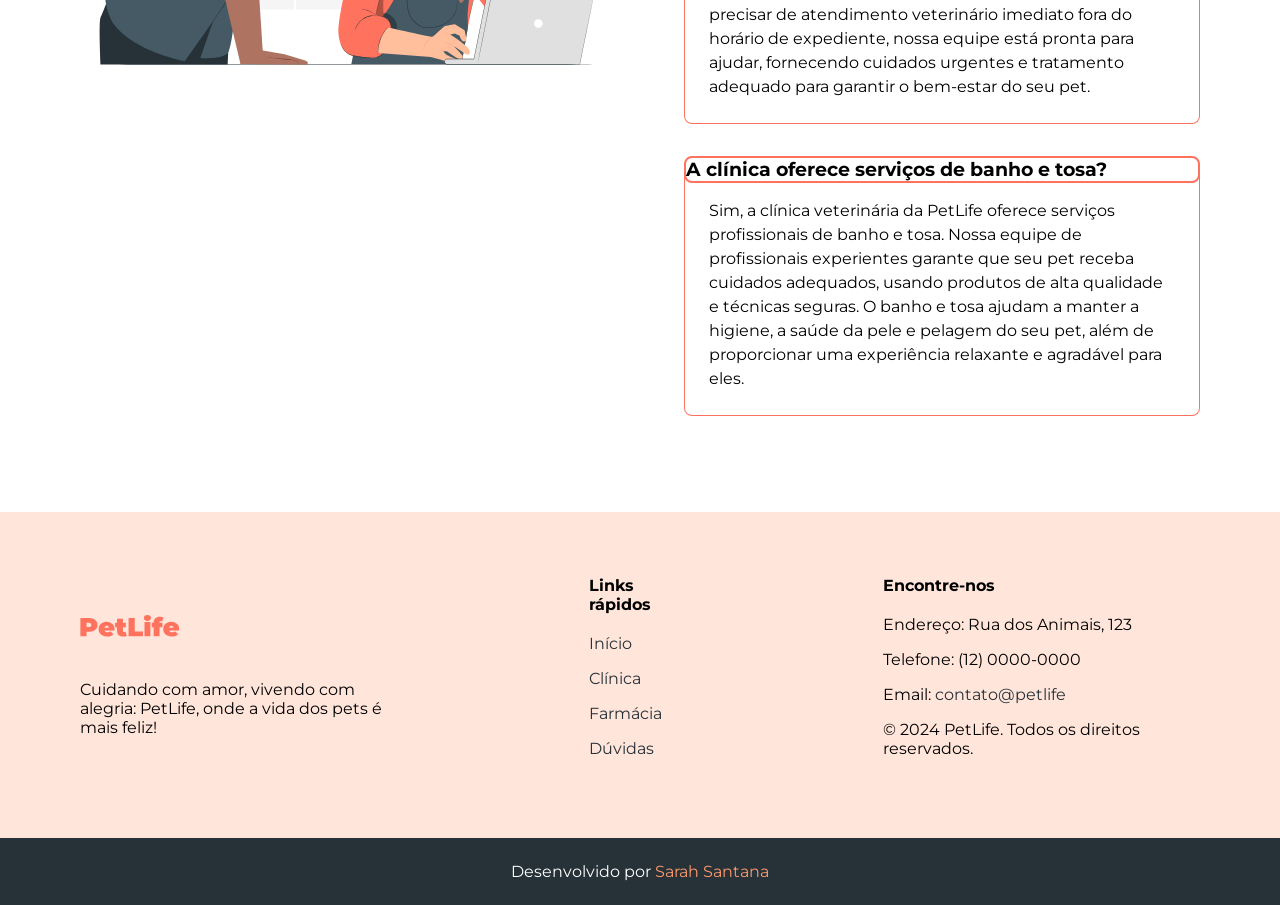
==== commit fc7d3da2: "estilizando duvidas e footer" ====
--- a/home.html
+++ b/home.html
@@ -61,25 +61,39 @@
 
         <section id="duvidas">
             <img src="img/faq-img.svg" alt="imagem-duvidas" width="540" height="540" loading="lazy">
-            <div>
+            <div class="duvida">
                 <h2>Ficou alguma dúvida?</h2>
-
-                <div>
+                <div class="duvida">
                     <h3>Quais serviços são oferecidos pela clínica veterinária da PetLife?</h3>
-                    <img src="img/arrow-down.svg" alt="" width="100" height="100" loading="lazy">
+                    <img src="img/arrow-down.svg">
                     <p class="paragrafo">A clínica da PetLife oferece uma ampla gama de serviços, incluindo consultas de rotina, vacinação, cirurgias, tratamento de doenças, cuidados odontológicos, atendimento de emergência 24 horas, programas de prevenção de pulgas, carrapatos e vermes, entre outros. Nosso objetivo é fornecer cuidados abrangentes e personalizados para garantir a saúde e o bem-estar do seu pet.</p>
+                </div>
+                <div class="duvida">
+                    <h3>Quais espécies de animais a clínica veterinária atende?</h3>
+                    <img src="img/arrow-down.svg">
+                    <p class="paragrafo">A clínica veterinária da PetLife atende animais de estimação de todas as espécies, incluindo cães, gatos, pássaros, roedores e répteis. Nossos profissionais possuem conhecimento e experiência para cuidar de diferentes tipos de animais, oferecendo um atendimento especializado e dedicado a cada um deles.</p>
+                </div>
+                <div class="duvida">
+                    <h3>A clínica veterinária da PetLife possui serviços de emergência?</h3>
+                    <img src="img/arrow-down.svg">
+                    <p class="paragrafo">Sim, a clínica veterinária da PetLife oferece serviços de emergência 24 horas. Se o seu animal de estimação precisar de atendimento veterinário imediato fora do horário de expediente, nossa equipe está pronta para ajudar, fornecendo cuidados urgentes e tratamento adequado para garantir o bem-estar do seu pet.</p>
+                </div>
+                <div class="duvida">
+                    <h3>A clínica oferece serviços de banho e tosa?</h3>
+                    <img src="img/arrow-down.svg">
+                    <p class="paragrafo">Sim, a clínica veterinária da PetLife oferece serviços profissionais de banho e tosa. Nossa equipe de profissionais experientes garante que seu pet receba cuidados adequados, usando produtos de alta qualidade e técnicas seguras. O banho e tosa ajudam a manter a higiene, a saúde da pele e pelagem do seu pet, além de proporcionar uma experiência relaxante e agradável para eles.</p>
                 </div>
             </div>
         </section>
     </main>
 
     <footer>
-        <div>
-            <img src="img/logo.svg" alt="logo" width="100" height="100">
+        <div class="logo-texto">
+            <img src="img/logocor.svg" alt="logo" width="100" height="100">
             <p>Cuidando com amor, vivendo com alegria: PetLife, onde a vida dos pets é mais feliz!</p>
         </div>
-        <div>
-            <strong>Links rápidos</strong>
+        <div class="links-nav">
+            <strong class="links-rapidos">Links rápidos</strong>
             <nav class="navegacao">
                 <a href="#inicio">Início</a>
                 <a href="#clinica">Clínica</a>
@@ -87,15 +101,15 @@
                 <a href="#duvidas">Dúvidas</a>
             </nav>
         </div>
-        <div>
-            <strong>Encontre-nos</strong>
+        <div class="rua-email">
+            <strong class="encontre-nos">Encontre-nos</strong>
             <p>Endereço: Rua dos Animais, 123</p>
             <p>Telefone: (12) 0000-0000</p>
             <p>Email: <a href="malito:contato@petlife.com">contato@petlife</a></p>
             <p>© 2024 PetLife. Todos os direitos reservados.</p>
         </div>
-        <p>Desenvolvido por <a href="https://www.linkedin.com/in/sarah-santana-843394200/" target="_blank">Sarah Santana</a></p>
-
+    </footer>
+    <p class="meu-perfil">Desenvolvido por <a href="https://www.linkedin.com/in/sarah-santana-843394200/" target="_blank">Sarah Santana</a></p>
         <script>
 
         </script>
--- a/style.css
+++ b/style.css
@@ -112,7 +112,7 @@
     padding: 64px 80px;
 }
 
-.duvida{
+.duvidas{
     position: relative;
 }
 
@@ -123,10 +123,14 @@
 }
 
 .duvida img{
+    width: 30px;
+    height: 7.5px;
+    top: 2618px;
+    left: 1320px;
+    border: 2px;
     position: absolute;
-    top: 32px;
-    right: 24px;
-}
+}
+
 
 .duvida .paragrafo{
     border-right: 1px solid #FF725E;
@@ -144,7 +148,7 @@
     gap: 80px;
 }
 
-footer img,
+
 footer .titulo{
     display: block;
     font-weight: 600;
@@ -168,9 +172,32 @@
     text-decoration: none;
 }
 
-#copyrigth{
+footer .logo-texto{
+    margin-right: 10%;
+}
+
+footer .links-nav{
+    margin-right: 10%;
+}
+
+footer .links-rapidos{
+    display: flex;
+    margin-bottom: 20px;
+}
+
+footer .encontre-nos{
+    display: flex;
+    margin-bottom: 20px;
+}
+
+.meu-perfil{
     background-color: #263138;
     color: #FFFFFF;
     text-align: center;
     padding: 24px;
+}
+
+.meu-perfil a{
+    color: #FF9A6C;
+    text-decoration: none;
 }
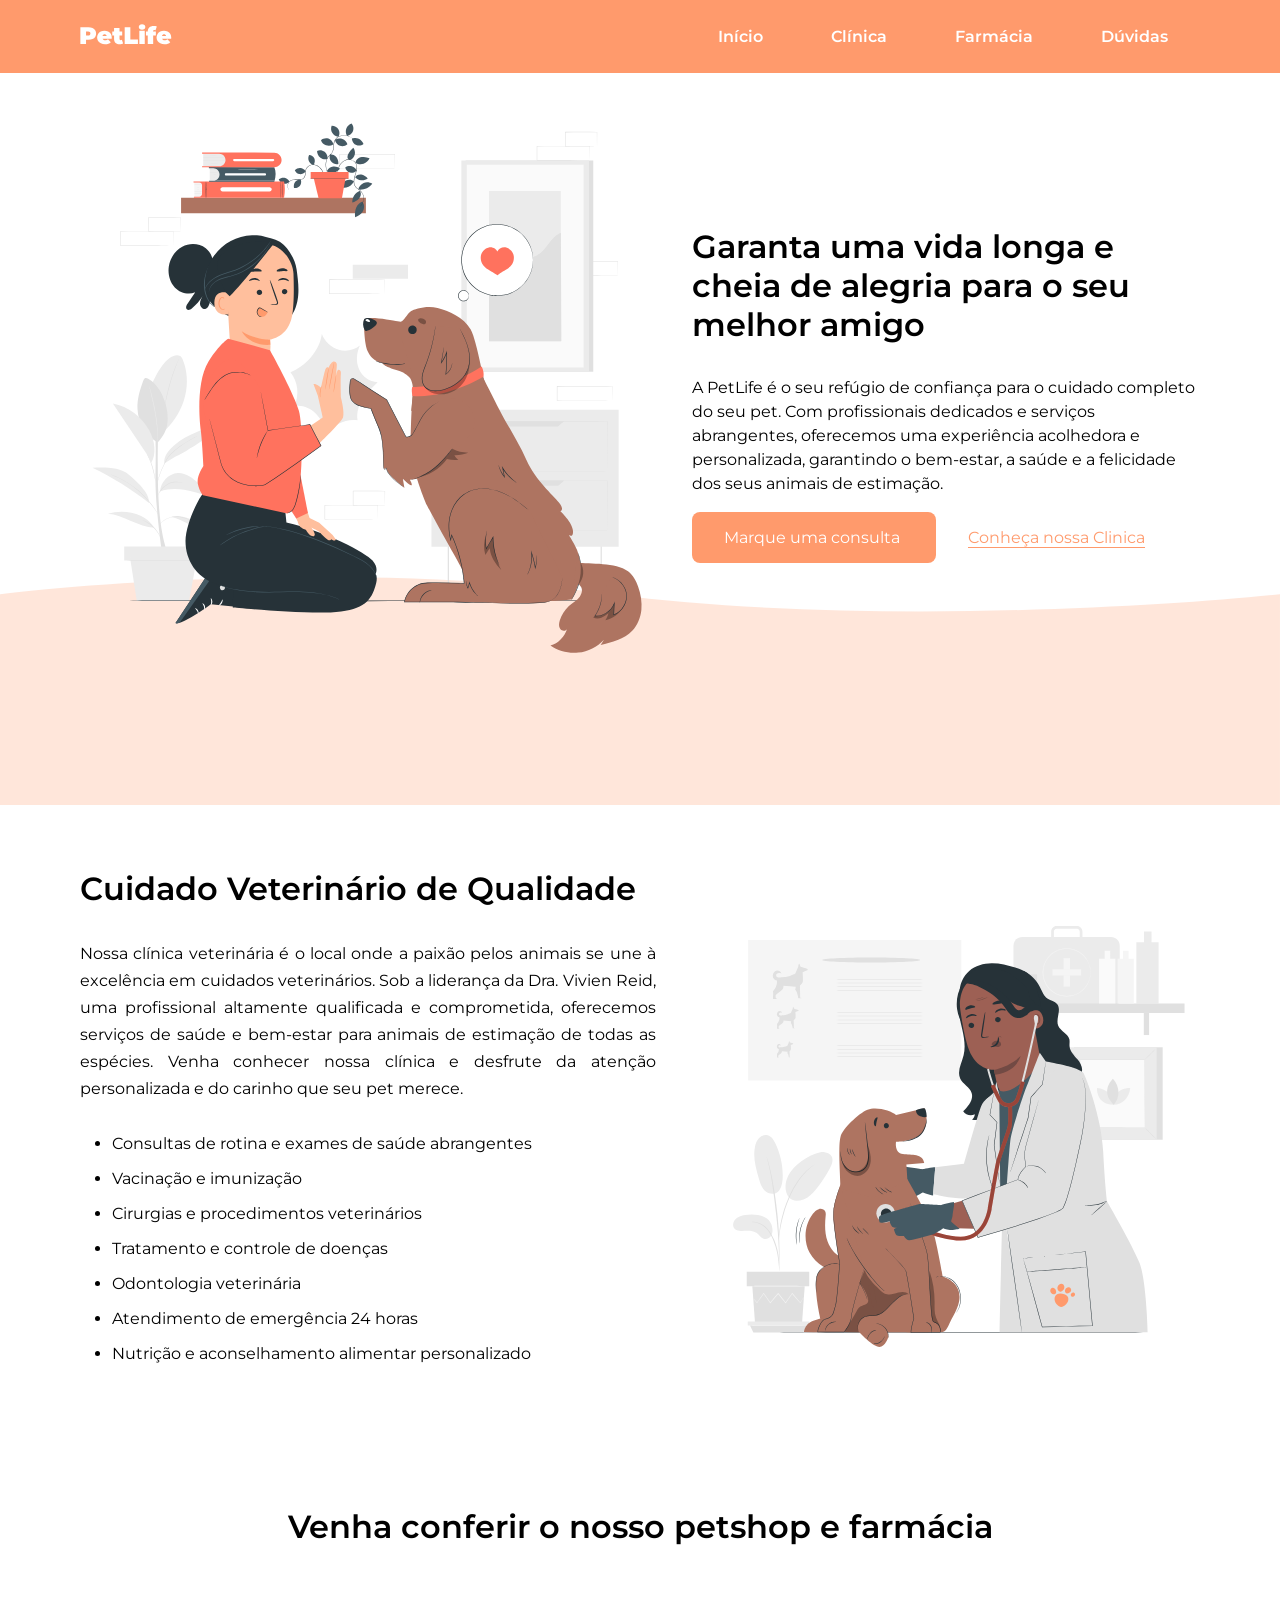
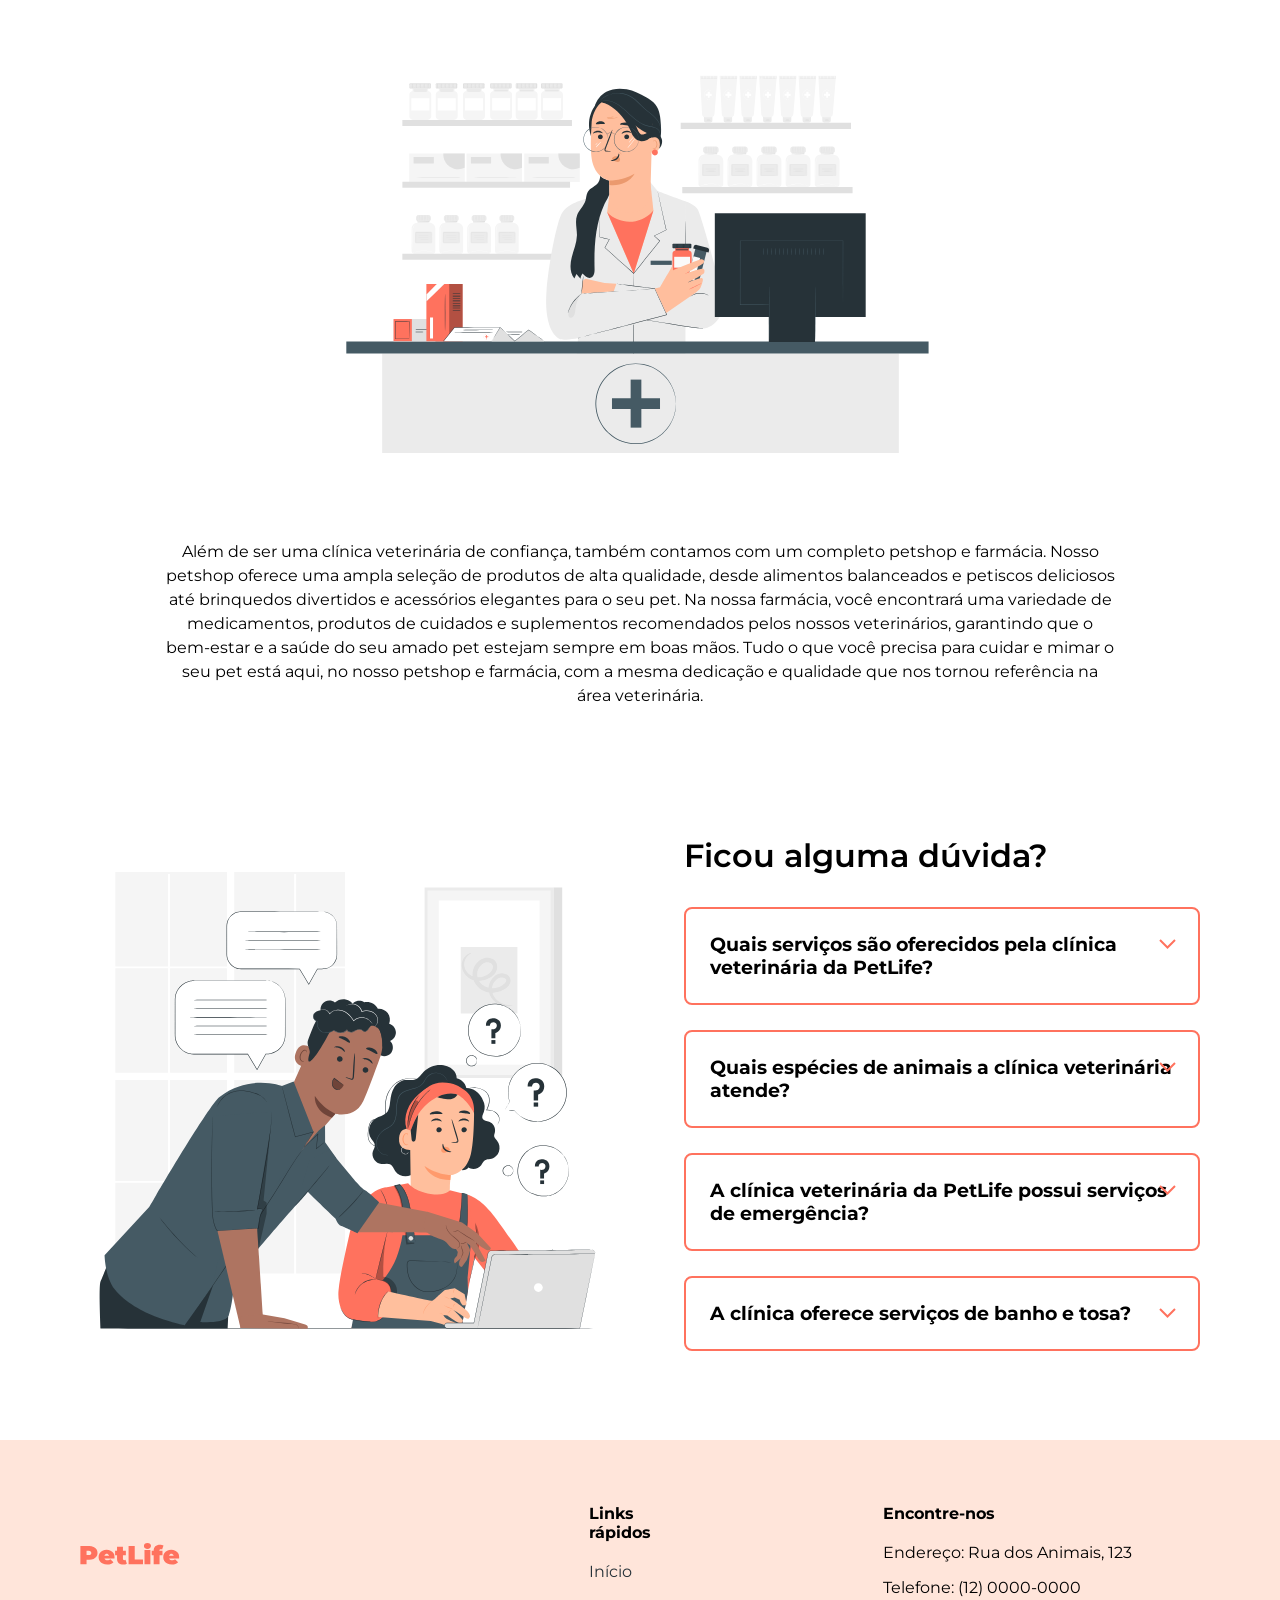
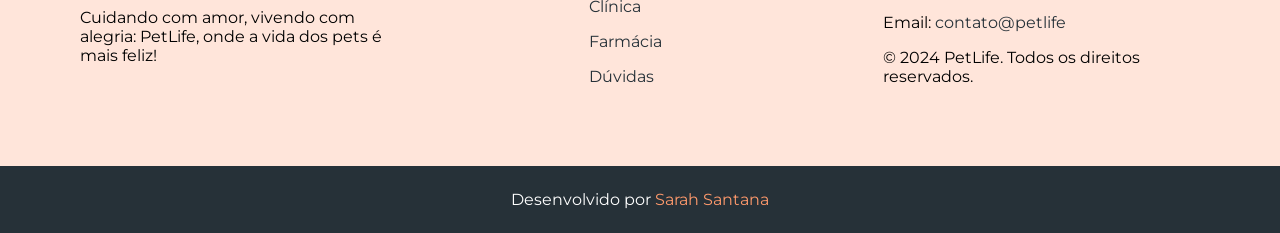
==== commit 12a6ccdb: "css e js" ====
--- a/home.html
+++ b/home.html
@@ -59,6 +59,7 @@
             <p class="paragrafo">Além de ser uma clínica veterinária de confiança, também contamos com um completo petshop e farmácia. Nosso petshop oferece uma ampla seleção de produtos de alta qualidade, desde alimentos balanceados e petiscos deliciosos até brinquedos divertidos e acessórios elegantes para o seu pet. Na nossa farmácia, você encontrará uma variedade de medicamentos, produtos de cuidados e suplementos recomendados pelos nossos veterinários, garantindo que o bem-estar e a saúde do seu amado pet estejam sempre em boas mãos. Tudo o que você precisa para cuidar e mimar o seu pet está aqui, no nosso petshop e farmácia, com a mesma dedicação e qualidade que nos tornou referência na área veterinária.</p>
         </section>
 
+        
         <section id="duvidas">
             <img src="img/faq-img.svg" alt="imagem-duvidas" width="540" height="540" loading="lazy">
             <div class="duvida">
@@ -110,8 +111,6 @@
         </div>
     </footer>
     <p class="meu-perfil">Desenvolvido por <a href="https://www.linkedin.com/in/sarah-santana-843394200/" target="_blank">Sarah Santana</a></p>
-        <script>
-
-        </script>
+    <script src="home.js"></script>
   </body>
 </html>
--- a/style.css
+++ b/style.css
@@ -112,7 +112,7 @@
     padding: 64px 80px;
 }
 
-.duvidas{
+.duvida{
     position: relative;
 }
 
@@ -120,15 +120,14 @@
     border: 2px solid #FF725E;
     border-radius: 8px;
     cursor: pointer;
+    padding: 24px;
 }
 
 .duvida img{
-    width: 30px;
-    height: 7.5px;
-    top: 2618px;
-    left: 1320px;
-    border: 2px;
     position: absolute;
+    top: 32px;
+    right: 24px;
+
 }
 
 
@@ -138,6 +137,16 @@
     border-left: 1px solid #FF725E;
     border-radius: 0 0 8px 8px;
     margin-top: -8px;
+    padding: 0 24px;
+    height: 0;
+    opacity: 0;
+    overflow: hidden;
+    transition: all 0.5s;
+}
+
+.duvida.ativa .paragrafo{
+    height: fit-content;
+    opacity: 1;
     padding: 24px;
 }
 
